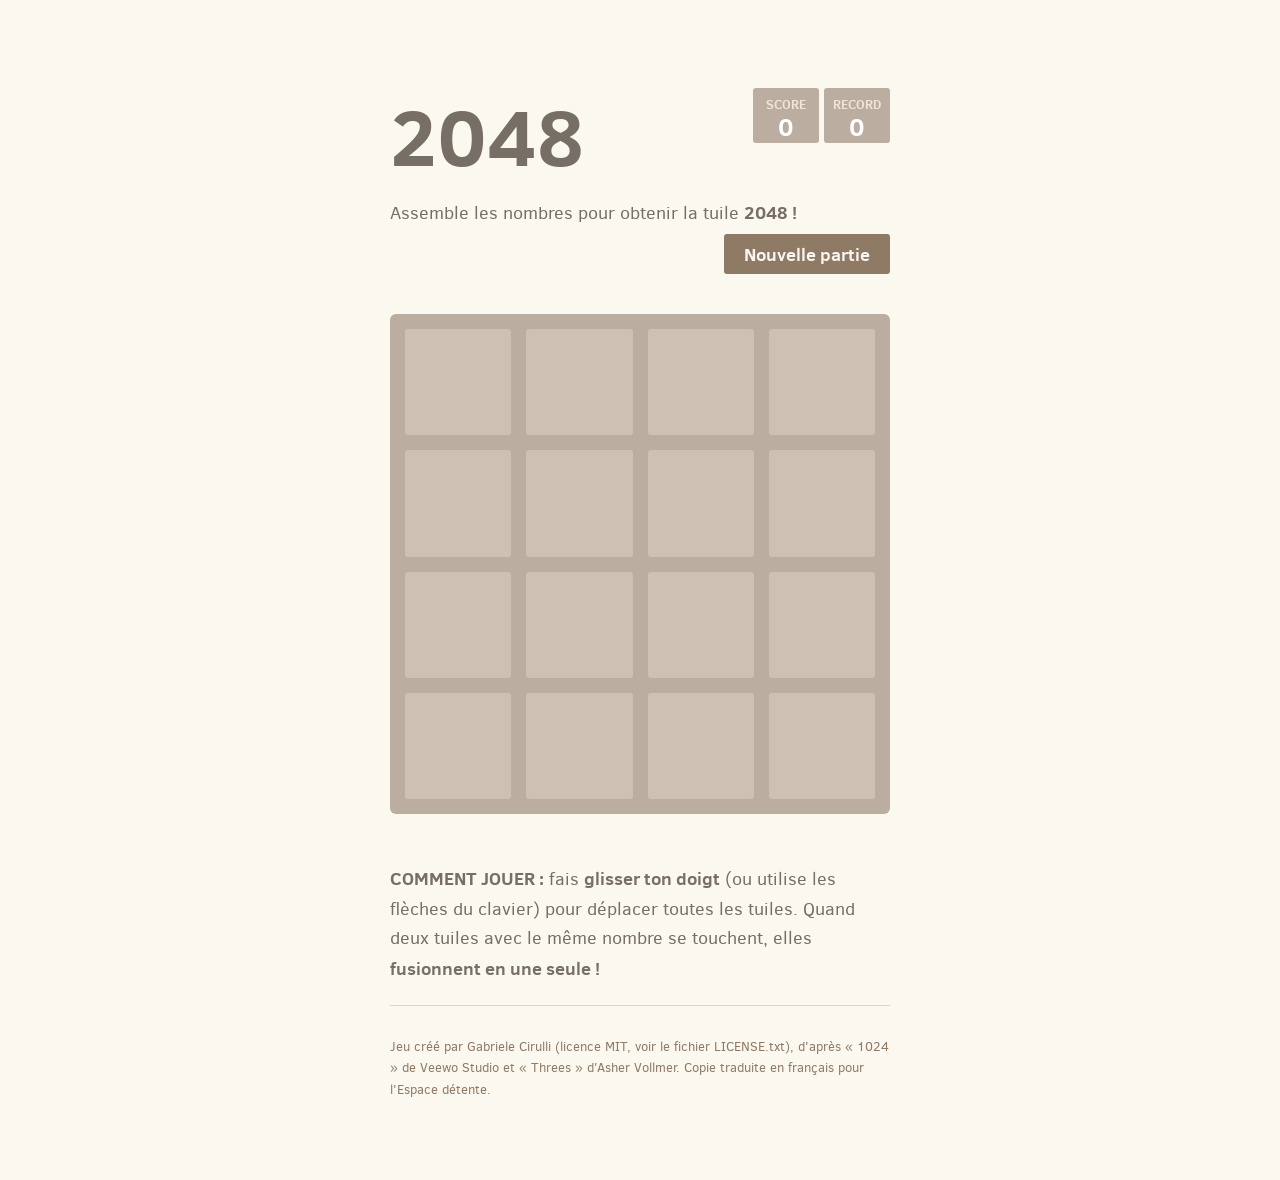
==== 2048/index.html @ 139e8d5c "Add files via upload" ====
<!DOCTYPE html>
<html lang="fr">
<head>
  <meta charset="utf-8">
  <title>2048</title>

  <link href="style/main.css" rel="stylesheet" type="text/css">
  <link rel="shortcut icon" href="favicon.ico">
  <meta name="apple-mobile-web-app-capable" content="yes">
  <meta name="apple-mobile-web-app-status-bar-style" content="black">

  <meta name="HandheldFriendly" content="True">
  <meta name="MobileOptimized" content="320">
  <meta name="viewport" content="width=device-width, target-densitydpi=160dpi, initial-scale=1.0, maximum-scale=1, user-scalable=no, minimal-ui">
</head>
<body>
  <div class="container">
    <div class="heading">
      <h1 class="title">2048</h1>
      <div class="scores-container">
        <div class="score-container">0</div>
        <div class="best-container">0</div>
      </div>
    </div>

    <div class="above-game">
      <p class="game-intro">Assemble les nombres pour obtenir la tuile <strong>2048 !</strong></p>
      <a class="restart-button">Nouvelle partie</a>
    </div>

    <div class="game-container">
      <div class="game-message">
        <p></p>
        <div class="lower">
	        <a class="keep-playing-button">Continuer</a>
          <a class="retry-button">Rejouer</a>
        </div>
      </div>

      <div class="grid-container">
        <div class="grid-row">
          <div class="grid-cell"></div>
          <div class="grid-cell"></div>
          <div class="grid-cell"></div>
          <div class="grid-cell"></div>
        </div>
        <div class="grid-row">
          <div class="grid-cell"></div>
          <div class="grid-cell"></div>
          <div class="grid-cell"></div>
          <div class="grid-cell"></div>
        </div>
        <div class="grid-row">
          <div class="grid-cell"></div>
          <div class="grid-cell"></div>
          <div class="grid-cell"></div>
          <div class="grid-cell"></div>
        </div>
        <div class="grid-row">
          <div class="grid-cell"></div>
          <div class="grid-cell"></div>
          <div class="grid-cell"></div>
          <div class="grid-cell"></div>
        </div>
      </div>

      <div class="tile-container">

      </div>
    </div>

    <p class="game-explanation">
      <strong class="important">Comment jouer :</strong> fais <strong>glisser ton doigt</strong> (ou utilise les flèches du clavier) pour déplacer toutes les tuiles. Quand deux tuiles avec le même nombre se touchent, elles <strong>fusionnent en une seule !</strong>
    </p>
    <hr>
    <p class="credits">
      Jeu créé par Gabriele Cirulli (licence MIT, voir le fichier LICENSE.txt), d'après « 1024 » de Veewo Studio et « Threes » d'Asher Vollmer. Copie traduite en français pour l'Espace détente.
    </p>
  </div>

  <script src="js/bind_polyfill.js"></script>
  <script src="js/classlist_polyfill.js"></script>
  <script src="js/animframe_polyfill.js"></script>
  <script src="js/keyboard_input_manager.js"></script>
  <script src="js/html_actuator.js"></script>
  <script src="js/grid.js"></script>
  <script src="js/tile.js"></script>
  <script src="js/local_storage_manager.js"></script>
  <script src="js/game_manager.js"></script>
  <script src="js/application.js"></script>
</body>
</html>
---- 2048/style/main.css ----
@import url(fonts/clear-sans.css);
html, body {
  margin: 0;
  padding: 0;
  background: #faf8ef;
  color: #776e65;
  font-family: "Clear Sans", "Helvetica Neue", Arial, sans-serif;
  font-size: 18px; }

body {
  margin: 80px 0; }

.heading:after {
  content: "";
  display: block;
  clear: both; }

h1.title {
  font-size: 80px;
  font-weight: bold;
  margin: 0;
  display: block;
  float: left; }

@-webkit-keyframes move-up {
  0% {
    top: 25px;
    opacity: 1; }

  100% {
    top: -50px;
    opacity: 0; } }
@-moz-keyframes move-up {
  0% {
    top: 25px;
    opacity: 1; }

  100% {
    top: -50px;
    opacity: 0; } }
@keyframes move-up {
  0% {
    top: 25px;
    opacity: 1; }

  100% {
    top: -50px;
    opacity: 0; } }
.scores-container {
  float: right;
  text-align: right; }

.score-container, .best-container {
  position: relative;
  display: inline-block;
  background: #bbada0;
  padding: 15px 25px;
  font-size: 25px;
  height: 25px;
  line-height: 47px;
  font-weight: bold;
  border-radius: 3px;
  color: white;
  margin-top: 8px;
  text-align: center; }
  .score-container:after, .best-container:after {
    position: absolute;
    width: 100%;
    top: 10px;
    left: 0;
    text-transform: uppercase;
    font-size: 13px;
    line-height: 13px;
    text-align: center;
    color: #eee4da; }
  .score-container .score-addition, .best-container .score-addition {
    position: absolute;
    right: 30px;
    color: red;
    font-size: 25px;
    line-height: 25px;
    font-weight: bold;
    color: rgba(119, 110, 101, 0.9);
    z-index: 100;
    -webkit-animation: move-up 600ms ease-in;
    -moz-animation: move-up 600ms ease-in;
    animation: move-up 600ms ease-in;
    -webkit-animation-fill-mode: both;
    -moz-animation-fill-mode: both;
    animation-fill-mode: both; }

.score-container:after {
  content: "Score"; }

.best-container:after {
  content: "Record"; }

p {
  margin-top: 0;
  margin-bottom: 10px;
  line-height: 1.65; }

a {
  color: #776e65;
  font-weight: bold;
  text-decoration: underline;
  cursor: pointer; }

strong.important {
  text-transform: uppercase; }

hr {
  border: none;
  border-bottom: 1px solid #d8d4d0;
  margin-top: 20px;
  margin-bottom: 30px; }

.container {
  width: 500px;
  margin: 0 auto; }

@-webkit-keyframes fade-in {
  0% {
    opacity: 0; }

  100% {
    opacity: 1; } }
@-moz-keyframes fade-in {
  0% {
    opacity: 0; }

  100% {
    opacity: 1; } }
@keyframes fade-in {
  0% {
    opacity: 0; }

  100% {
    opacity: 1; } }
.game-container {
  margin-top: 40px;
  position: relative;
  padding: 15px;
  cursor: default;
  -webkit-touch-callout: none;
  -ms-touch-callout: none;
  -webkit-user-select: none;
  -moz-user-select: none;
  -ms-user-select: none;
  -ms-touch-action: none;
  touch-action: none;
  background: #bbada0;
  border-radius: 6px;
  width: 500px;
  height: 500px;
  -webkit-box-sizing: border-box;
  -moz-box-sizing: border-box;
  box-sizing: border-box; }
  .game-container .game-message {
    display: none;
    position: absolute;
    top: 0;
    right: 0;
    bottom: 0;
    left: 0;
    background: rgba(238, 228, 218, 0.5);
    z-index: 100;
    text-align: center;
    -webkit-animation: fade-in 800ms ease 1200ms;
    -moz-animation: fade-in 800ms ease 1200ms;
    animation: fade-in 800ms ease 1200ms;
    -webkit-animation-fill-mode: both;
    -moz-animation-fill-mode: both;
    animation-fill-mode: both; }
    .game-container .game-message p {
      font-size: 60px;
      font-weight: bold;
      height: 60px;
      line-height: 60px;
      margin-top: 222px; }
    .game-container .game-message .lower {
      display: block;
      margin-top: 59px; }
    .game-container .game-message a {
      display: inline-block;
      background: #8f7a66;
      border-radius: 3px;
      padding: 0 20px;
      text-decoration: none;
      color: #f9f6f2;
      height: 40px;
      line-height: 42px;
      margin-left: 9px; }
      .game-container .game-message a.keep-playing-button {
        display: none; }
    .game-container .game-message.game-won {
      background: rgba(237, 194, 46, 0.5);
      color: #f9f6f2; }
      .game-container .game-message.game-won a.keep-playing-button {
        display: inline-block; }
    .game-container .game-message.game-won, .game-container .game-message.game-over {
      display: block; }

.grid-container {
  position: absolute;
  z-index: 1; }

.grid-row {
  margin-bottom: 15px; }
  .grid-row:last-child {
    margin-bottom: 0; }
  .grid-row:after {
    content: "";
    display: block;
    clear: both; }

.grid-cell {
  width: 106.25px;
  height: 106.25px;
  margin-right: 15px;
  float: left;
  border-radius: 3px;
  background: rgba(238, 228, 218, 0.35); }
  .grid-cell:last-child {
    margin-right: 0; }

.tile-container {
  position: absolute;
  z-index: 2; }

.tile, .tile .tile-inner {
  width: 107px;
  height: 107px;
  line-height: 107px; }
.tile.tile-position-1-1 {
  -webkit-transform: translate(0px, 0px);
  -moz-transform: translate(0px, 0px);
  -ms-transform: translate(0px, 0px);
  transform: translate(0px, 0px); }
.tile.tile-position-1-2 {
  -webkit-transform: translate(0px, 121px);
  -moz-transform: translate(0px, 121px);
  -ms-transform: translate(0px, 121px);
  transform: translate(0px, 121px); }
.tile.tile-position-1-3 {
  -webkit-transform: translate(0px, 242px);
  -moz-transform: translate(0px, 242px);
  -ms-transform: translate(0px, 242px);
  transform: translate(0px, 242px); }
.tile.tile-position-1-4 {
  -webkit-transform: translate(0px, 363px);
  -moz-transform: translate(0px, 363px);
  -ms-transform: translate(0px, 363px);
  transform: translate(0px, 363px); }
.tile.tile-position-2-1 {
  -webkit-transform: translate(121px, 0px);
  -moz-transform: translate(121px, 0px);
  -ms-transform: translate(121px, 0px);
  transform: translate(121px, 0px); }
.tile.tile-position-2-2 {
  -webkit-transform: translate(121px, 121px);
  -moz-transform: translate(121px, 121px);
  -ms-transform: translate(121px, 121px);
  transform: translate(121px, 121px); }
.tile.tile-position-2-3 {
  -webkit-transform: translate(121px, 242px);
  -moz-transform: translate(121px, 242px);
  -ms-transform: translate(121px, 242px);
  transform: translate(121px, 242px); }
.tile.tile-position-2-4 {
  -webkit-transform: translate(121px, 363px);
  -moz-transform: translate(121px, 363px);
  -ms-transform: translate(121px, 363px);
  transform: translate(121px, 363px); }
.tile.tile-position-3-1 {
  -webkit-transform: translate(242px, 0px);
  -moz-transform: translate(242px, 0px);
  -ms-transform: translate(242px, 0px);
  transform: translate(242px, 0px); }
.tile.tile-position-3-2 {
  -webkit-transform: translate(242px, 121px);
  -moz-transform: translate(242px, 121px);
  -ms-transform: translate(242px, 121px);
  transform: translate(242px, 121px); }
.tile.tile-position-3-3 {
  -webkit-transform: translate(242px, 242px);
  -moz-transform: translate(242px, 242px);
  -ms-transform: translate(242px, 242px);
  transform: translate(242px, 242px); }
.tile.tile-position-3-4 {
  -webkit-transform: translate(242px, 363px);
  -moz-transform: translate(242px, 363px);
  -ms-transform: translate(242px, 363px);
  transform: translate(242px, 363px); }
.tile.tile-position-4-1 {
  -webkit-transform: translate(363px, 0px);
  -moz-transform: translate(363px, 0px);
  -ms-transform: translate(363px, 0px);
  transform: translate(363px, 0px); }
.tile.tile-position-4-2 {
  -webkit-transform: translate(363px, 121px);
  -moz-transform: translate(363px, 121px);
  -ms-transform: translate(363px, 121px);
  transform: translate(363px, 121px); }
.tile.tile-position-4-3 {
  -webkit-transform: translate(363px, 242px);
  -moz-transform: translate(363px, 242px);
  -ms-transform: translate(363px, 242px);
  transform: translate(363px, 242px); }
.tile.tile-position-4-4 {
  -webkit-transform: translate(363px, 363px);
  -moz-transform: translate(363px, 363px);
  -ms-transform: translate(363px, 363px);
  transform: translate(363px, 363px); }

.tile {
  position: absolute;
  -webkit-transition: 100ms ease-in-out;
  -moz-transition: 100ms ease-in-out;
  transition: 100ms ease-in-out;
  -webkit-transition-property: -webkit-transform;
  -moz-transition-property: -moz-transform;
  transition-property: transform; }
  .tile .tile-inner {
    border-radius: 3px;
    background: #eee4da;
    text-align: center;
    font-weight: bold;
    z-index: 10;
    font-size: 55px; }
  .tile.tile-2 .tile-inner {
    background: #eee4da;
    box-shadow: 0 0 30px 10px rgba(243, 215, 116, 0), inset 0 0 0 1px rgba(255, 255, 255, 0); }
  .tile.tile-4 .tile-inner {
    background: #ede0c8;
    box-shadow: 0 0 30px 10px rgba(243, 215, 116, 0), inset 0 0 0 1px rgba(255, 255, 255, 0); }
  .tile.tile-8 .tile-inner {
    color: #f9f6f2;
    background: #f2b179; }
  .tile.tile-16 .tile-inner {
    color: #f9f6f2;
    background: #f59563; }
  .tile.tile-32 .tile-inner {
    color: #f9f6f2;
    background: #f67c5f; }
  .tile.tile-64 .tile-inner {
    color: #f9f6f2;
    background: #f65e3b; }
  .tile.tile-128 .tile-inner {
    color: #f9f6f2;
    background: #edcf72;
    box-shadow: 0 0 30px 10px rgba(243, 215, 116, 0.2381), inset 0 0 0 1px rgba(255, 255, 255, 0.14286);
    font-size: 45px; }
    @media screen and (max-width: 520px) {
      .tile.tile-128 .tile-inner {
        font-size: 25px; } }
  .tile.tile-256 .tile-inner {
    color: #f9f6f2;
    background: #edcc61;
    box-shadow: 0 0 30px 10px rgba(243, 215, 116, 0.31746), inset 0 0 0 1px rgba(255, 255, 255, 0.19048);
    font-size: 45px; }
    @media screen and (max-width: 520px) {
      .tile.tile-256 .tile-inner {
        font-size: 25px; } }
  .tile.tile-512 .tile-inner {
    color: #f9f6f2;
    background: #edc850;
    box-shadow: 0 0 30px 10px rgba(243, 215, 116, 0.39683), inset 0 0 0 1px rgba(255, 255, 255, 0.2381);
    font-size: 45px; }
    @media screen and (max-width: 520px) {
      .tile.tile-512 .tile-inner {
        font-size: 25px; } }
  .tile.tile-1024 .tile-inner {
    color: #f9f6f2;
    background: #edc53f;
    box-shadow: 0 0 30px 10px rgba(243, 215, 116, 0.47619), inset 0 0 0 1px rgba(255, 255, 255, 0.28571);
    font-size: 35px; }
    @media screen and (max-width: 520px) {
      .tile.tile-1024 .tile-inner {
        font-size: 15px; } }
  .tile.tile-2048 .tile-inner {
    color: #f9f6f2;
    background: #edc22e;
    box-shadow: 0 0 30px 10px rgba(243, 215, 116, 0.55556), inset 0 0 0 1px rgba(255, 255, 255, 0.33333);
    font-size: 35px; }
    @media screen and (max-width: 520px) {
      .tile.tile-2048 .tile-inner {
        font-size: 15px; } }
  .tile.tile-super .tile-inner {
    color: #f9f6f2;
    background: #3c3a32;
    font-size: 30px; }
    @media screen and (max-width: 520px) {
      .tile.tile-super .tile-inner {
        font-size: 10px; } }

@-webkit-keyframes appear {
  0% {
    opacity: 0;
    -webkit-transform: scale(0);
    -moz-transform: scale(0);
    -ms-transform: scale(0);
    transform: scale(0); }

  100% {
    opacity: 1;
    -webkit-transform: scale(1);
    -moz-transform: scale(1);
    -ms-transform: scale(1);
    transform: scale(1); } }
@-moz-keyframes appear {
  0% {
    opacity: 0;
    -webkit-transform: scale(0);
    -moz-transform: scale(0);
    -ms-transform: scale(0);
    transform: scale(0); }

  100% {
    opacity: 1;
    -webkit-transform: scale(1);
    -moz-transform: scale(1);
    -ms-transform: scale(1);
    transform: scale(1); } }
@keyframes appear {
  0% {
    opacity: 0;
    -webkit-transform: scale(0);
    -moz-transform: scale(0);
    -ms-transform: scale(0);
    transform: scale(0); }

  100% {
    opacity: 1;
    -webkit-transform: scale(1);
    -moz-transform: scale(1);
    -ms-transform: scale(1);
    transform: scale(1); } }
.tile-new .tile-inner {
  -webkit-animation: appear 200ms ease 100ms;
  -moz-animation: appear 200ms ease 100ms;
  animation: appear 200ms ease 100ms;
  -webkit-animation-fill-mode: backwards;
  -moz-animation-fill-mode: backwards;
  animation-fill-mode: backwards; }

@-webkit-keyframes pop {
  0% {
    -webkit-transform: scale(0);
    -moz-transform: scale(0);
    -ms-transform: scale(0);
    transform: scale(0); }

  50% {
    -webkit-transform: scale(1.2);
    -moz-transform: scale(1.2);
    -ms-transform: scale(1.2);
    transform: scale(1.2); }

  100% {
    -webkit-transform: scale(1);
    -moz-transform: scale(1);
    -ms-transform: scale(1);
    transform: scale(1); } }
@-moz-keyframes pop {
  0% {
    -webkit-transform: scale(0);
    -moz-transform: scale(0);
    -ms-transform: scale(0);
    transform: scale(0); }

  50% {
    -webkit-transform: scale(1.2);
    -moz-transform: scale(1.2);
    -ms-transform: scale(1.2);
    transform: scale(1.2); }

  100% {
    -webkit-transform: scale(1);
    -moz-transform: scale(1);
    -ms-transform: scale(1);
    transform: scale(1); } }
@keyframes pop {
  0% {
    -webkit-transform: scale(0);
    -moz-transform: scale(0);
    -ms-transform: scale(0);
    transform: scale(0); }

  50% {
    -webkit-transform: scale(1.2);
    -moz-transform: scale(1.2);
    -ms-transform: scale(1.2);
    transform: scale(1.2); }

  100% {
    -webkit-transform: scale(1);
    -moz-transform: scale(1);
    -ms-transform: scale(1);
    transform: scale(1); } }
.tile-merged .tile-inner {
  z-index: 20;
  -webkit-animation: pop 200ms ease 100ms;
  -moz-animation: pop 200ms ease 100ms;
  animation: pop 200ms ease 100ms;
  -webkit-animation-fill-mode: backwards;
  -moz-animation-fill-mode: backwards;
  animation-fill-mode: backwards; }

.above-game:after {
  content: "";
  display: block;
  clear: both; }

.game-intro {
  float: left;
  line-height: 42px;
  margin-bottom: 0; }

.restart-button {
  display: inline-block;
  background: #8f7a66;
  border-radius: 3px;
  padding: 0 20px;
  text-decoration: none;
  color: #f9f6f2;
  height: 40px;
  line-height: 42px;
  display: block;
  text-align: center;
  float: right; }

.game-explanation {
  margin-top: 50px; }

@media screen and (max-width: 520px) {
  html, body {
    font-size: 15px; }

  body {
    margin: 20px 0;
    padding: 0 20px; }

  h1.title {
    font-size: 27px;
    margin-top: 15px; }

  .container {
    width: 280px;
    margin: 0 auto; }

  .score-container, .best-container {
    margin-top: 0;
    padding: 15px 10px;
    min-width: 40px; }

  .heading {
    margin-bottom: 10px; }

  .game-intro {
    width: 55%;
    display: block;
    box-sizing: border-box;
    line-height: 1.65; }

  .restart-button {
    width: 42%;
    padding: 0;
    display: block;
    box-sizing: border-box;
    margin-top: 2px; }

  .game-container {
    margin-top: 17px;
    position: relative;
    padding: 10px;
    cursor: default;
    -webkit-touch-callout: none;
    -ms-touch-callout: none;
    -webkit-user-select: none;
    -moz-user-select: none;
    -ms-user-select: none;
    -ms-touch-action: none;
    touch-action: none;
    background: #bbada0;
    border-radius: 6px;
    width: 280px;
    height: 280px;
    -webkit-box-sizing: border-box;
    -moz-box-sizing: border-box;
    box-sizing: border-box; }
    .game-container .game-message {
      display: none;
      position: absolute;
      top: 0;
      right: 0;
      bottom: 0;
      left: 0;
      background: rgba(238, 228, 218, 0.5);
      z-index: 100;
      text-align: center;
      -webkit-animation: fade-in 800ms ease 1200ms;
      -moz-animation: fade-in 800ms ease 1200ms;
      animation: fade-in 800ms ease 1200ms;
      -webkit-animation-fill-mode: both;
      -moz-animation-fill-mode: both;
      animation-fill-mode: both; }
      .game-container .game-message p {
        font-size: 60px;
        font-weight: bold;
        height: 60px;
        line-height: 60px;
        margin-top: 222px; }
      .game-container .game-message .lower {
        display: block;
        margin-top: 59px; }
      .game-container .game-message a {
        display: inline-block;
        background: #8f7a66;
        border-radius: 3px;
        padding: 0 20px;
        text-decoration: none;
        color: #f9f6f2;
        height: 40px;
        line-height: 42px;
        margin-left: 9px; }
        .game-container .game-message a.keep-playing-button {
          display: none; }
      .game-container .game-message.game-won {
        background: rgba(237, 194, 46, 0.5);
        color: #f9f6f2; }
        .game-container .game-message.game-won a.keep-playing-button {
          display: inline-block; }
      .game-container .game-message.game-won, .game-container .game-message.game-over {
        display: block; }

  .grid-container {
    position: absolute;
    z-index: 1; }

  .grid-row {
    margin-bottom: 10px; }
    .grid-row:last-child {
      margin-bottom: 0; }
    .grid-row:after {
      content: "";
      display: block;
      clear: both; }

  .grid-cell {
    width: 57.5px;
    height: 57.5px;
    margin-right: 10px;
    float: left;
    border-radius: 3px;
    background: rgba(238, 228, 218, 0.35); }
    .grid-cell:last-child {
      margin-right: 0; }

  .tile-container {
    position: absolute;
    z-index: 2; }

  .tile, .tile .tile-inner {
    width: 58px;
    height: 58px;
    line-height: 58px; }
  .tile.tile-position-1-1 {
    -webkit-transform: translate(0px, 0px);
    -moz-transform: translate(0px, 0px);
    -ms-transform: translate(0px, 0px);
    transform: translate(0px, 0px); }
  .tile.tile-position-1-2 {
    -webkit-transform: translate(0px, 67px);
    -moz-transform: translate(0px, 67px);
    -ms-transform: translate(0px, 67px);
    transform: translate(0px, 67px); }
  .tile.tile-position-1-3 {
    -webkit-transform: translate(0px, 135px);
    -moz-transform: translate(0px, 135px);
    -ms-transform: translate(0px, 135px);
    transform: translate(0px, 135px); }
  .tile.tile-position-1-4 {
    -webkit-transform: translate(0px, 202px);
    -moz-transform: translate(0px, 202px);
    -ms-transform: translate(0px, 202px);
    transform: translate(0px, 202px); }
  .tile.tile-position-2-1 {
    -webkit-transform: translate(67px, 0px);
    -moz-transform: translate(67px, 0px);
    -ms-transform: translate(67px, 0px);
    transform: translate(67px, 0px); }
  .tile.tile-position-2-2 {
    -webkit-transform: translate(67px, 67px);
    -moz-transform: translate(67px, 67px);
    -ms-transform: translate(67px, 67px);
    transform: translate(67px, 67px); }
  .tile.tile-position-2-3 {
    -webkit-transform: translate(67px, 135px);
    -moz-transform: translate(67px, 135px);
    -ms-transform: translate(67px, 135px);
    transform: translate(67px, 135px); }
  .tile.tile-position-2-4 {
    -webkit-transform: translate(67px, 202px);
    -moz-transform: translate(67px, 202px);
    -ms-transform: translate(67px, 202px);
    transform: translate(67px, 202px); }
  .tile.tile-position-3-1 {
    -webkit-transform: translate(135px, 0px);
    -moz-transform: translate(135px, 0px);
    -ms-transform: translate(135px, 0px);
    transform: translate(135px, 0px); }
  .tile.tile-position-3-2 {
    -webkit-transform: translate(135px, 67px);
    -moz-transform: translate(135px, 67px);
    -ms-transform: translate(135px, 67px);
    transform: translate(135px, 67px); }
  .tile.tile-position-3-3 {
    -webkit-transform: translate(135px, 135px);
    -moz-transform: translate(135px, 135px);
    -ms-transform: translate(135px, 135px);
    transform: translate(135px, 135px); }
  .tile.tile-position-3-4 {
    -webkit-transform: translate(135px, 202px);
    -moz-transform: translate(135px, 202px);
    -ms-transform: translate(135px, 202px);
    transform: translate(135px, 202px); }
  .tile.tile-position-4-1 {
    -webkit-transform: translate(202px, 0px);
    -moz-transform: translate(202px, 0px);
    -ms-transform: translate(202px, 0px);
    transform: translate(202px, 0px); }
  .tile.tile-position-4-2 {
    -webkit-transform: translate(202px, 67px);
    -moz-transform: translate(202px, 67px);
    -ms-transform: translate(202px, 67px);
    transform: translate(202px, 67px); }
  .tile.tile-position-4-3 {
    -webkit-transform: translate(202px, 135px);
    -moz-transform: translate(202px, 135px);
    -ms-transform: translate(202px, 135px);
    transform: translate(202px, 135px); }
  .tile.tile-position-4-4 {
    -webkit-transform: translate(202px, 202px);
    -moz-transform: translate(202px, 202px);
    -ms-transform: translate(202px, 202px);
    transform: translate(202px, 202px); }

  .tile .tile-inner {
    font-size: 35px; }

  .game-message p {
    font-size: 30px !important;
    height: 30px !important;
    line-height: 30px !important;
    margin-top: 90px !important; }
  .game-message .lower {
    margin-top: 30px !important; } }


/* Ajouts Espace détente (24/09/2026) :
   - le glisser du doigt ne fait ni défiler ni zoomer la page ;
   - pas d'effet « rebond » de la page en haut/bas de l'écran. */
html, body { overscroll-behavior: none; }
.game-container { touch-action: none; }
.credits { font-size: 13px; color: #8f7a66; }
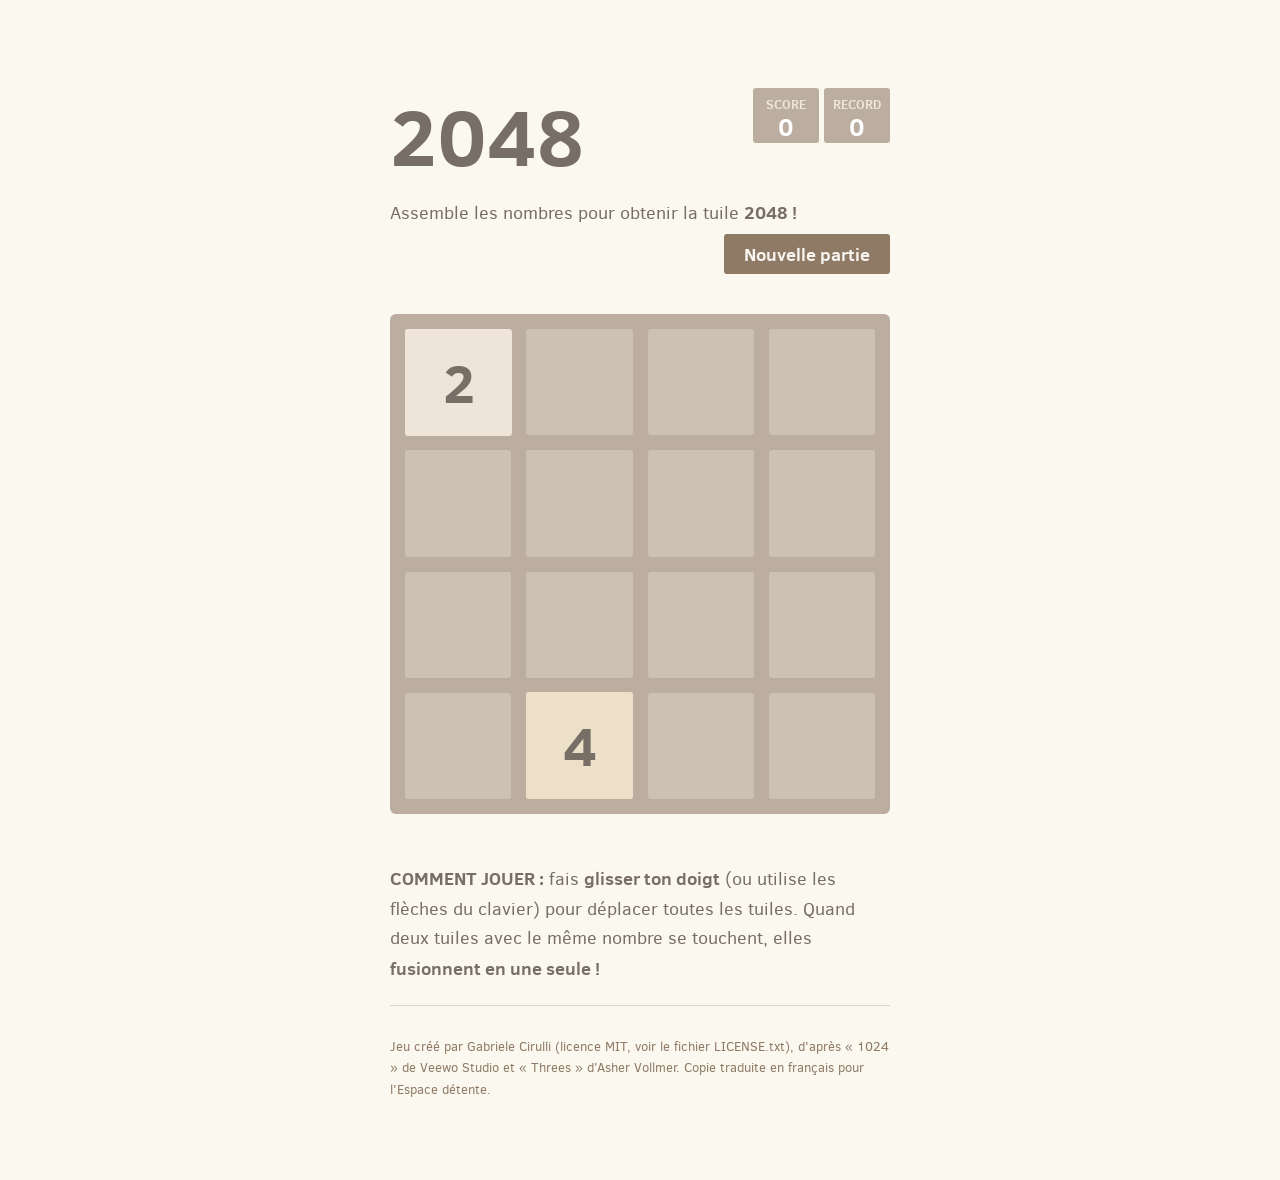
==== commit 73f89685: "Add files via upload" ====
--- a/2048/index.html
+++ b/2048/index.html
@@ -86,7 +86,8 @@
   <script src="js/grid.js"></script>
   <script src="js/tile.js"></script>
   <script src="js/local_storage_manager.js"></script>
+  <script src="js/pont_app.js?v=20260924"></script> <!-- RevisionApp : sauvegarde dans le Sheet -->
   <script src="js/game_manager.js"></script>
-  <script src="js/application.js"></script>
+  <script src="js/application.js?v=20260924"></script>
 </body>
 </html>
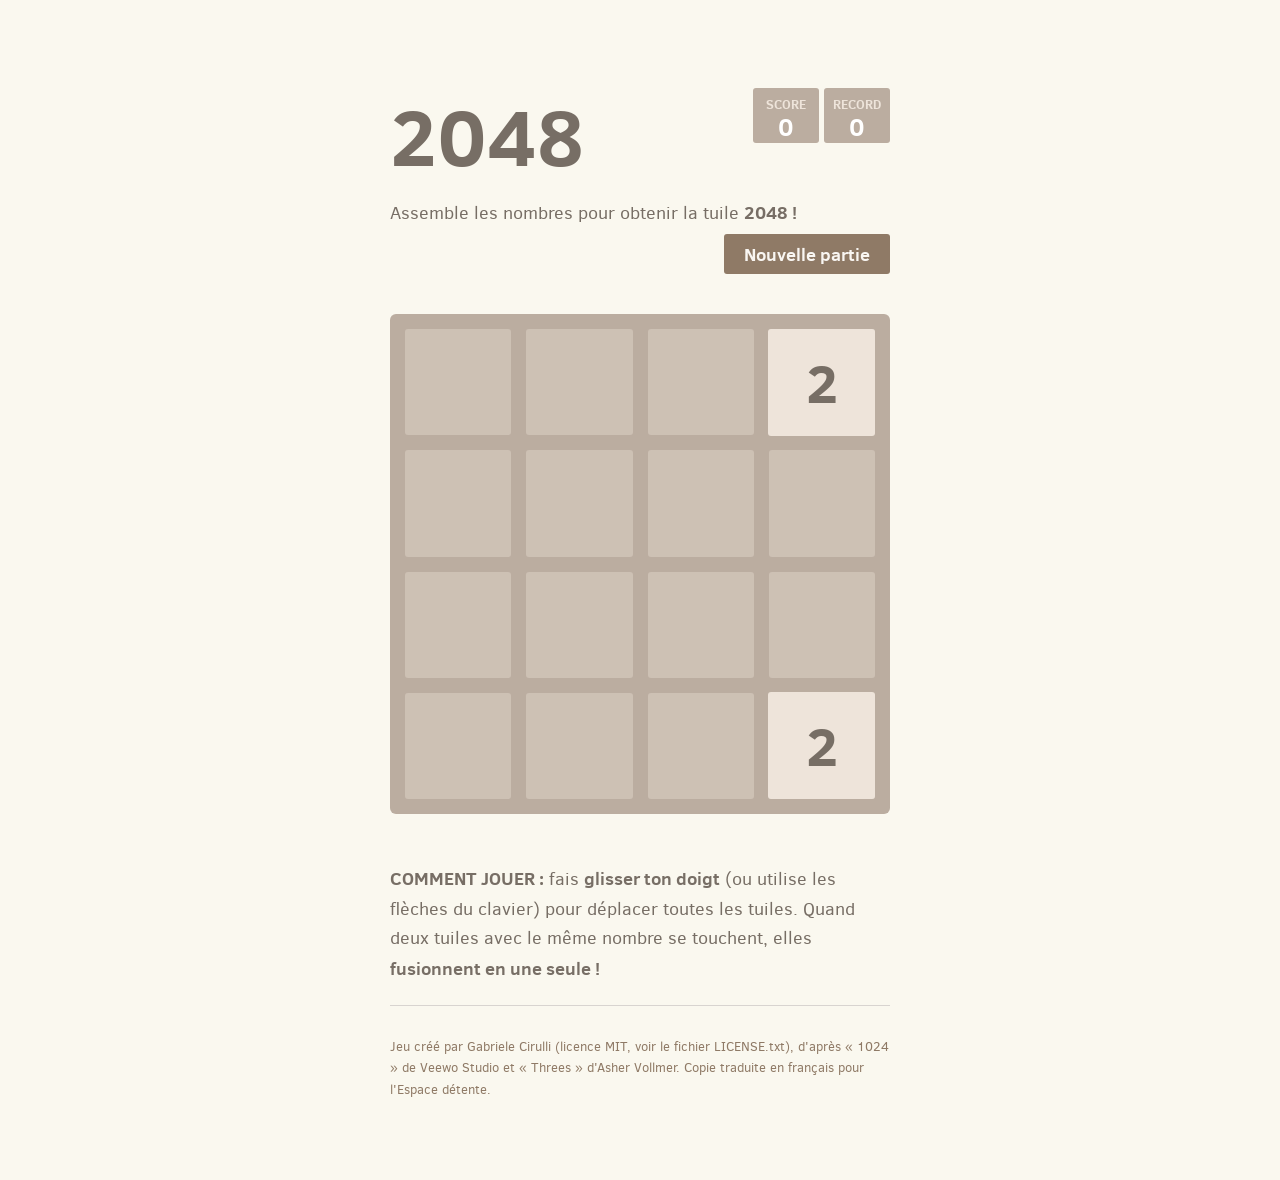
==== commit cd8c12f0: "Add files via upload" ====
--- a/2048/index.html
+++ b/2048/index.html
@@ -86,7 +86,7 @@
   <script src="js/grid.js"></script>
   <script src="js/tile.js"></script>
   <script src="js/local_storage_manager.js"></script>
-  <script src="js/pont_app.js?v=20260924"></script> <!-- RevisionApp : sauvegarde dans le Sheet -->
+  <script src="js/pont_app.js?v=20260924b"></script> <!-- RevisionApp : sauvegarde dans le Sheet -->
   <script src="js/game_manager.js"></script>
   <script src="js/application.js?v=20260924"></script>
 </body>
